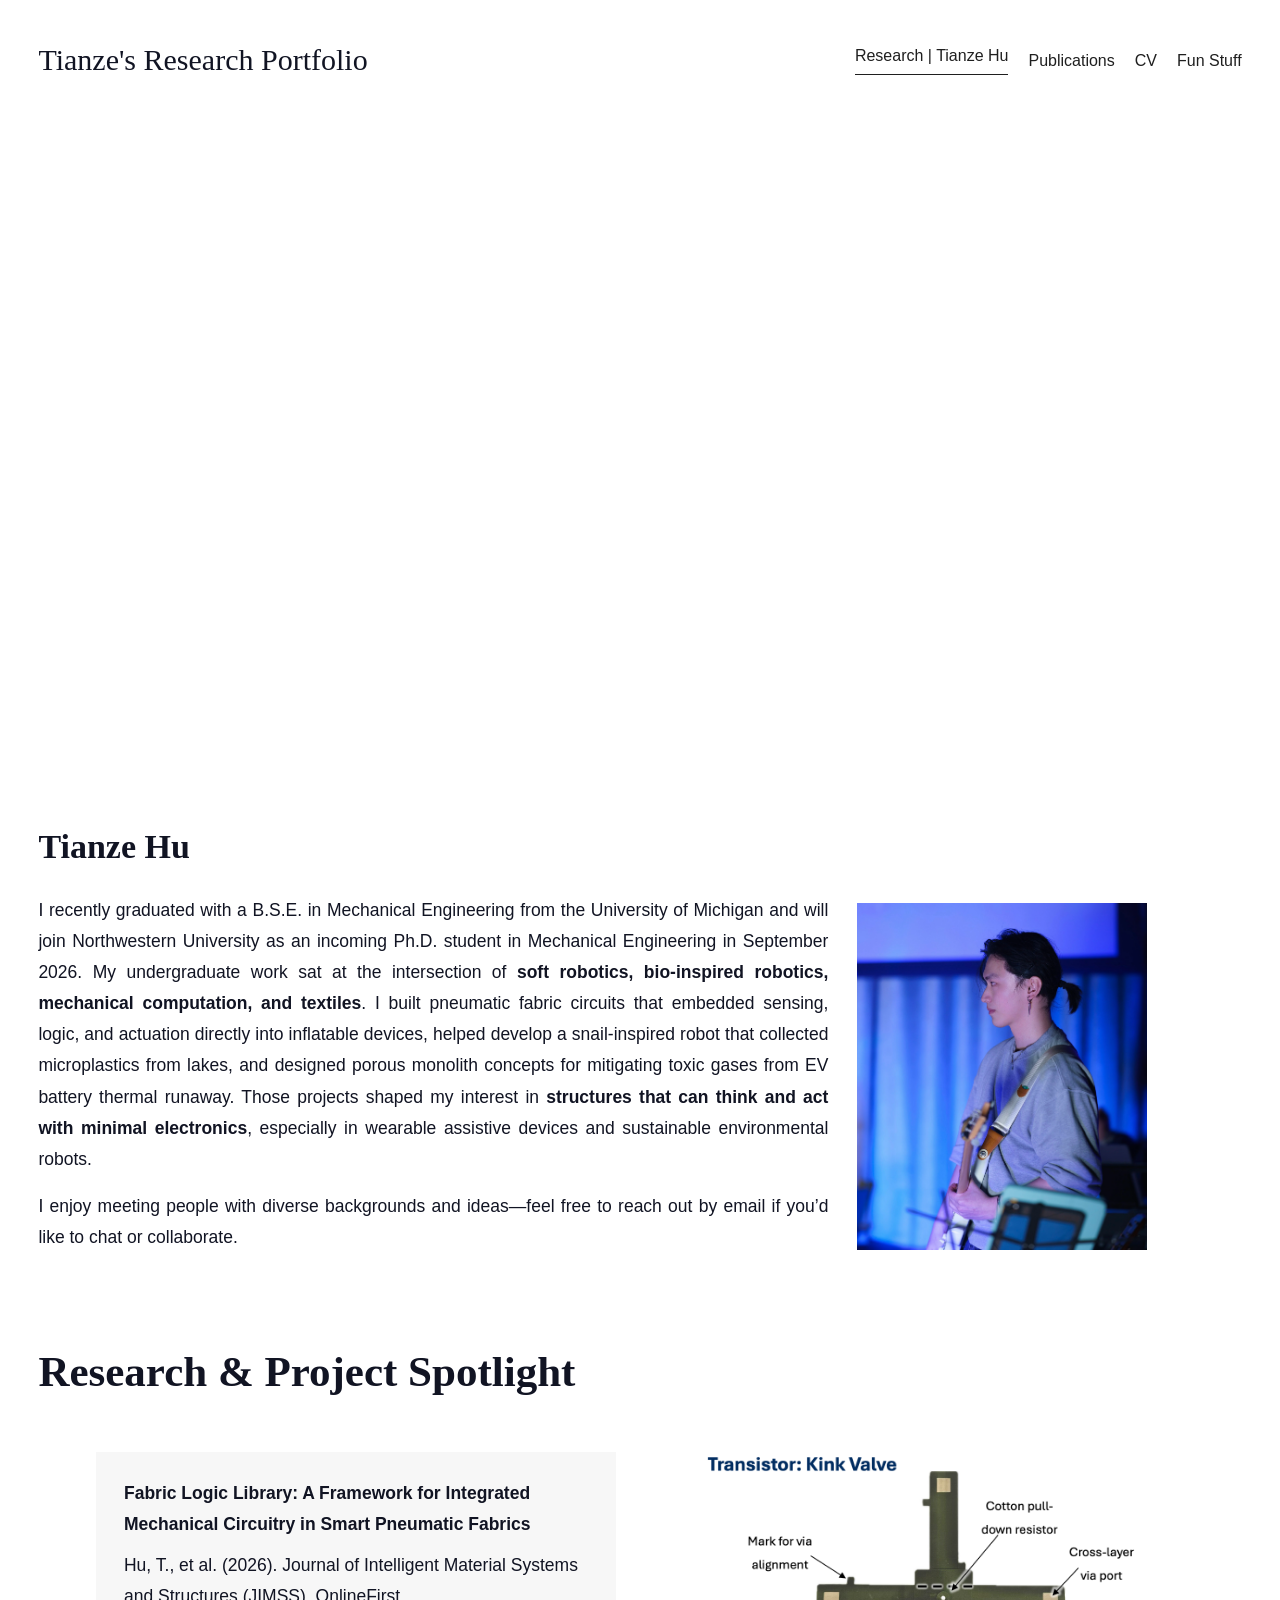
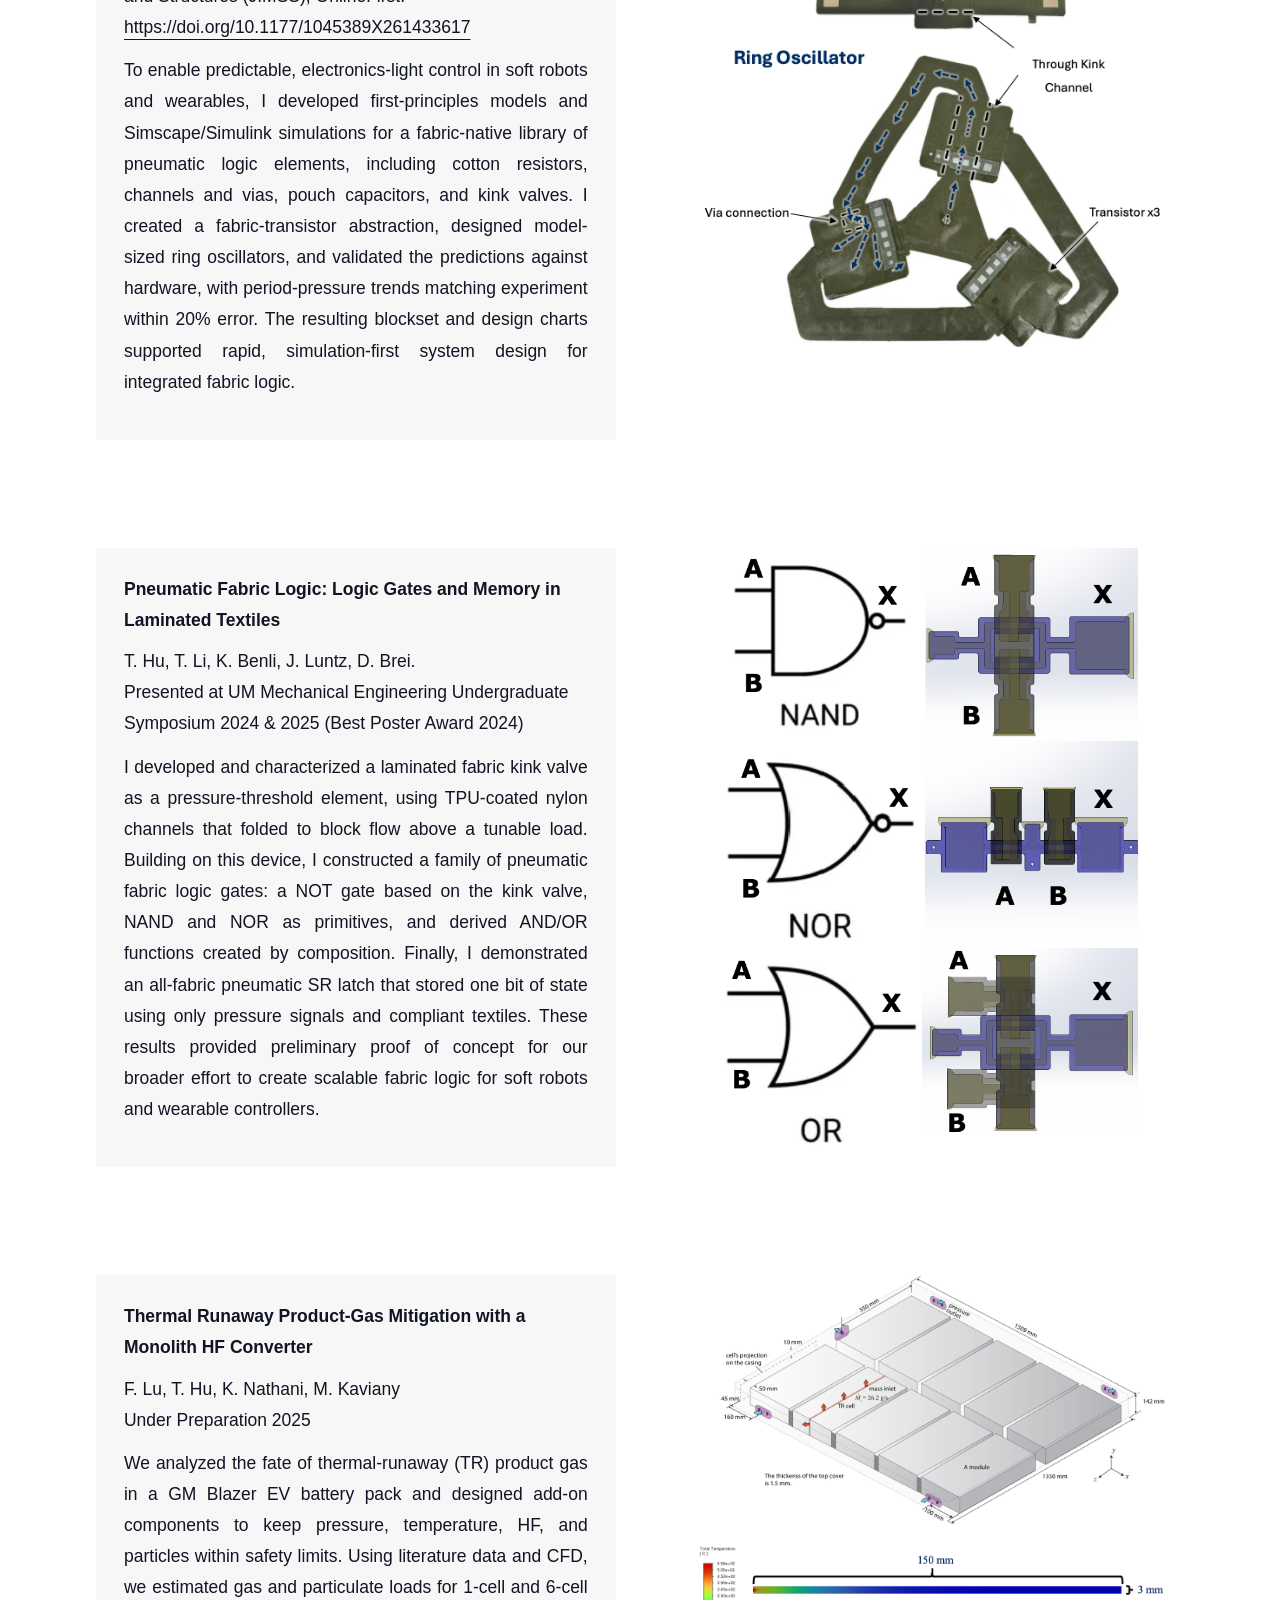
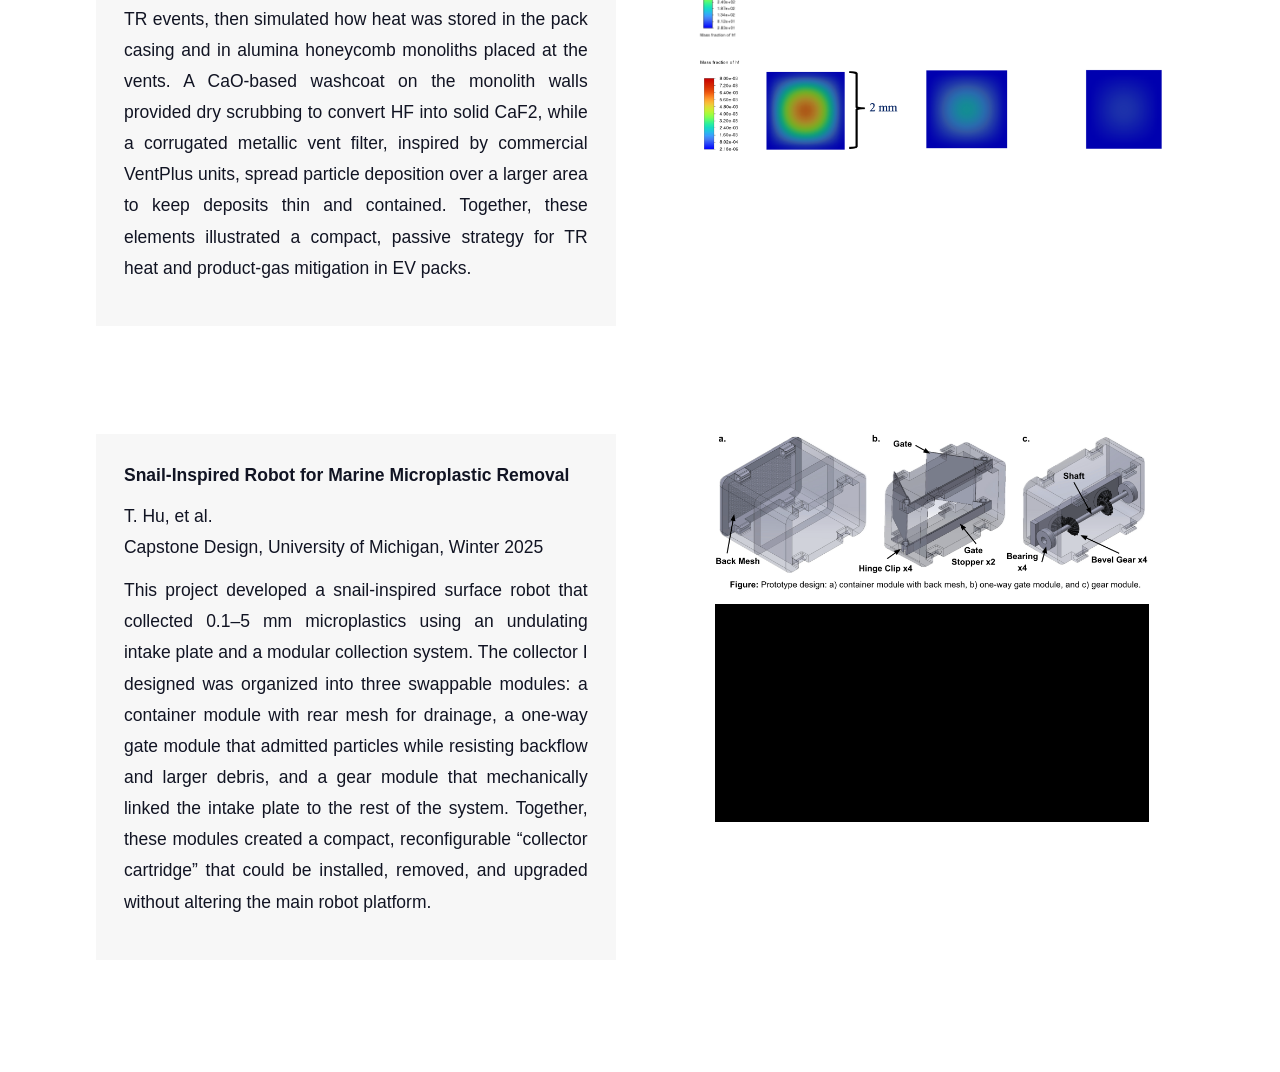
==== index.html @ 75645f68 "Apply screenshot spacing refinements" ====
<!doctype html>
<html lang="en">
  <head>
    <meta charset="utf-8">
    <meta name="viewport" content="width=device-width, initial-scale=1">
    <title>Tianze's Research Portfolio</title>
    <meta name="description" content="Research portfolio for Tianze Hu, focused on soft robotics, bio-inspired robotics, mechanical computation, and textiles.">
    <link rel="stylesheet" href="styles.css?v=17">
  </head>
  <body>
    <header class="site-header">
      <nav class="nav" aria-label="Main navigation">
        <a class="brand" href="/">Tianze's Research Portfolio</a>
        <div class="nav-links">
          <a href="/" aria-current="page">Research | Tianze Hu</a>
          <a href="/publications/">Publications</a>
          <a href="/curriculum-vitae/">CV</a>
          <a href="/fun-stuff/">Fun Stuff</a>
        </div>
      </nav>
    </header>

    <main class="main">
      <section class="hero-video" aria-label="Research portfolio video">
        <video autoplay muted loop playsinline preload="metadata">
          <source src="assets/video/research-demo.m4v" type="video/mp4">
        </video>
      </section>

      <section class="sqs-section">
        <div class="content-grid">
          <div class="copy">
            <h3>Tianze Hu</h3>
            <p>I recently graduated with a B.S.E. in Mechanical Engineering from the University of Michigan and will join Northwestern University as an incoming Ph.D. student in Mechanical Engineering in September 2026. My undergraduate work sat at the intersection of <strong>soft robotics, bio-inspired robotics, mechanical computation, and textiles</strong>. I built pneumatic fabric circuits that embedded sensing, logic, and actuation directly into inflatable devices, helped develop a snail-inspired robot that collected microplastics from lakes, and designed porous monolith concepts for mitigating toxic gases from EV battery thermal runaway. Those projects shaped my interest in <strong>structures that can think and act with minimal electronics</strong>, especially in wearable assistive devices and sustainable environmental robots.</p>
            <p>I enjoy meeting people with diverse backgrounds and ideas—feel free to reach out by email if you’d like to chat or collaborate.</p>
          </div>
          <img class="portrait" src="assets/images/image-01.webp" alt="Tianze Hu">
        </div>
      </section>

      <section class="sqs-section research-section">
        <h3 class="section-title">Research &amp; Project Spotlight</h3>

        <div class="project-list">
          <article class="project">
            <div class="project-text">
              <p class="project-title"><strong>Fabric Logic Library: A Framework for Integrated Mechanical Circuitry in Smart Pneumatic Fabrics</strong></p>
              <p class="project-meta">Hu, T., et al. (2026). Journal of Intelligent Material Systems and Structures (JIMSS), OnlineFirst.<br><a href="https://doi.org/10.1177/1045389X261433617">https://doi.org/10.1177/1045389X261433617</a></p>
              <p>To enable predictable, electronics-light control in soft robots and wearables, I developed first-principles models and Simscape/Simulink simulations for a fabric-native library of pneumatic logic elements, including cotton resistors, channels and vias, pouch capacitors, and kink valves. I created a fabric-transistor abstraction, designed model-sized ring oscillators, and validated the predictions against hardware, with period-pressure trends matching experiment within 20% error. The resulting blockset and design charts supported rapid, simulation-first system design for integrated fabric logic.</p>
            </div>
            <div class="project-media">
              <img src="assets/images/image-02.png" alt="Fabric logic library research figure">
            </div>
          </article>

          <article class="project">
            <div class="project-text">
              <p class="project-title"><strong>Pneumatic Fabric Logic: Logic Gates and Memory in Laminated Textiles</strong></p>
              <p class="project-meta">T. Hu, T. Li, K. Benli, J. Luntz, D. Brei.<br>Presented at UM Mechanical Engineering Undergraduate Symposium 2024 &amp; 2025 (Best Poster Award 2024)</p>
              <p>I developed and characterized a laminated fabric kink valve as a pressure-threshold element, using TPU-coated nylon channels that folded to block flow above a tunable load. Building on this device, I constructed a family of pneumatic fabric logic gates: a NOT gate based on the kink valve, NAND and NOR as primitives, and derived AND/OR functions created by composition. Finally, I demonstrated an all-fabric pneumatic SR latch that stored one bit of state using only pressure signals and compliant textiles. These results provided preliminary proof of concept for our broader effort to create scalable fabric logic for soft robots and wearable controllers.</p>
            </div>
            <div class="project-media">
              <img src="assets/images/image-03.png" alt="Pneumatic fabric logic gate figure">
            </div>
          </article>

          <article class="project">
            <div class="project-text">
              <p class="project-title"><strong>Thermal Runaway Product-Gas Mitigation with a Monolith HF Converter</strong></p>
              <p class="project-meta">F. Lu, T. Hu, K. Nathani, M. Kaviany<br>Under Preparation 2025</p>
              <p>We analyzed the fate of thermal-runaway (TR) product gas in a GM Blazer EV battery pack and designed add-on components to keep pressure, temperature, HF, and particles within safety limits. Using literature data and CFD, we estimated gas and particulate loads for 1-cell and 6-cell TR events, then simulated how heat was stored in the pack casing and in alumina honeycomb monoliths placed at the vents. A CaO-based washcoat on the monolith walls provided dry scrubbing to convert HF into solid CaF2, while a corrugated metallic vent filter, inspired by commercial VentPlus units, spread particle deposition over a larger area to keep deposits thin and contained. Together, these elements illustrated a compact, passive strategy for TR heat and product-gas mitigation in EV packs.</p>
            </div>
            <div class="project-media">
              <img src="assets/images/image-04.png" alt="Thermal runaway system figure">
              <img src="assets/images/image-05.png" alt="Thermal runaway simulation figure">
              <img src="assets/images/image-06.png" alt="Thermal runaway mitigation result figure">
            </div>
          </article>

          <article class="project">
            <div class="project-text">
              <p class="project-title"><strong>Snail-Inspired Robot for Marine Microplastic Removal</strong></p>
              <p class="project-meta">T. Hu, et al.<br>Capstone Design, University of Michigan, Winter 2025</p>
              <p>This project developed a snail-inspired surface robot that collected 0.1–5 mm microplastics using an undulating intake plate and a modular collection system. The collector I designed was organized into three swappable modules: a container module with rear mesh for drainage, a one-way gate module that admitted particles while resisting backflow and larger debris, and a gear module that mechanically linked the intake plate to the rest of the system. Together, these modules created a compact, reconfigurable “collector cartridge” that could be installed, removed, and upgraded without altering the main robot platform.</p>
            </div>
            <div class="project-media">
              <img src="assets/images/image-07.png" alt="Snail-inspired robot collector design figure">
              <video autoplay muted loop playsinline preload="metadata">
                <source src="assets/video/home-background.m4v" type="video/mp4">
              </video>
            </div>
          </article>
        </div>
      </section>
    </main>

    <footer class="site-footer"></footer>
  </body>
</html>
---- styles.css ----
:root {
  --ink: #111423;
  --muted: #333333;
  --paper: #ffffff;
  --hairline: #eeeeee;
  --header-height: 121px;
}

* {
  box-sizing: border-box;
}

html {
  scroll-behavior: smooth;
}

body {
  margin: 0;
  background: var(--paper);
  color: var(--ink);
  font-family: "Proxima Nova", "Helvetica Neue", Arial, sans-serif;
  font-size: 17.5px;
  line-height: 1.78;
}

a {
  color: inherit;
  text-decoration-thickness: 1px;
  text-underline-offset: 0.35em;
}

img,
video {
  display: block;
  max-width: 100%;
}

.site-header {
  position: sticky;
  top: 0;
  z-index: 40;
  background: rgba(255, 255, 255, 0.96);
}

.nav {
  display: flex;
  align-items: center;
  justify-content: space-between;
  min-height: var(--header-height);
  padding: 30px 3vw;
}

.brand {
  color: var(--ink);
  font-family: Georgia, "Times New Roman", serif;
  font-size: 30px;
  line-height: 1.15;
  text-decoration: none;
}

.nav-links {
  display: flex;
  align-items: center;
  justify-content: flex-end;
  gap: 20px;
  color: #1f1f1f;
  font-size: 16px;
  line-height: 1.2;
}

.nav-links a {
  text-decoration: none;
}

.nav-links a[aria-current="page"] {
  border-bottom: 1px solid currentColor;
  padding-bottom: 8px;
}

.main {
  overflow: hidden;
}

.sqs-section {
  padding: 42px 3vw;
}

.hero-video {
  position: relative;
  aspect-ratio: 1280 / 556;
  height: auto;
  max-height: calc(100vh - var(--header-height));
  padding: 0;
  overflow: hidden;
  background: #fff;
}

.hero-video video {
  width: 100%;
  height: 100%;
  object-fit: contain;
}

.content-grid {
  display: grid;
  grid-template-columns: minmax(0, 2.05fr) minmax(240px, 0.8fr);
  gap: 5vw;
  align-items: center;
  min-height: 538px;
}

.hero-video + .sqs-section {
  padding-top: 150px;
}

.hero-video + .sqs-section .content-grid {
  align-items: center;
  min-height: auto;
}

.content-grid .copy {
  max-width: 790px;
}

.portrait {
  justify-self: center;
  width: min(290px, 100%);
  transform: translate(0, 28px);
}

h1,
h2,
h3,
.section-title {
  margin: 0;
  color: var(--ink);
  font-family: Georgia, "Times New Roman", serif;
  font-weight: 700;
  letter-spacing: 0;
  line-height: 1.17;
}

h1 {
  font-size: 48px;
}

h2,
.section-title {
  font-size: 43px;
}

h3 {
  margin-bottom: 28px;
  font-size: 34px;
}

p {
  margin: 0 0 1rem;
}

.content-grid .copy p,
.project-text p:not(.project-title):not(.project-meta) {
  text-align: justify;
  text-align-last: left;
  text-justify: inter-word;
}

strong {
  font-weight: 700;
}

.research-section {
  padding-top: 36px;
}

.research-section .section-title {
  margin-bottom: 54px;
}

.project-list {
  display: grid;
  gap: 108px;
}

.project {
  display: grid;
  grid-template-columns: minmax(0, 0.9fr) minmax(320px, 0.94fr);
  gap: 3.5vw;
  align-items: start;
  padding: 0 3vw 0 4.5vw;
}

.project-text {
  max-width: 560px;
  background: #f7f7f7;
  padding: 26px 28px;
}

.project-title {
  margin-bottom: 10px;
  font-weight: 700;
}

.project-meta {
  margin-bottom: 12px;
}

.project-media {
  display: grid;
  gap: 12px;
  width: 88%;
  justify-self: center;
}

.project:nth-child(n+2) .project-media {
  width: 76%;
  justify-self: center;
}

.project:nth-child(3) .project-media {
  width: 86%;
  gap: 20px;
}

.project:nth-child(4) .project-media {
  width: 80%;
}

.project-media img,
.project-media video {
  width: 100%;
  object-fit: contain;
}

.project-media video {
  background: #000;
}

.page-title {
  padding: 80px 3vw 36px;
  text-align: center;
}

.simple-page {
  width: min(1080px, calc(100% - 6vw));
  margin: 0 auto;
  padding: 48px 0 100px;
}

.publication-list {
  display: grid;
  gap: 38px;
}

.simple-page h3:not(:first-child) {
  margin-top: 58px;
}

.publication h2 {
  margin-bottom: 12px;
  font-family: "Proxima Nova", "Helvetica Neue", Arial, sans-serif;
  font-size: 21px;
  line-height: 1.45;
}

.pub-meta {
  margin-bottom: 0;
}

.actions {
  display: flex;
  flex-wrap: wrap;
  justify-content: center;
  gap: 14px;
  margin-bottom: 30px;
}

.button {
  display: inline-flex;
  align-items: center;
  min-height: 44px;
  border: 1px solid var(--ink);
  padding: 0 20px;
  text-decoration: none;
}

.pdf-frame {
  width: 100%;
  height: min(78vh, 860px);
  border: 1px solid var(--hairline);
  background: #fff;
}

.fun-section {
  padding: 56px 0 42px;
}

.fun-title {
  margin: 0 0 64px;
  padding: 0 3vw;
  text-align: center;
}

.carousel-wrap {
  position: relative;
}

.carousel {
  display: flex;
  gap: 24px;
  overflow-x: auto;
  overscroll-behavior-x: contain;
  scroll-snap-type: x proximity;
  scrollbar-width: none;
  padding: 10px 3vw 34px;
}

.carousel.is-looping {
  scroll-snap-type: none;
}

.carousel::-webkit-scrollbar {
  display: none;
}

.carousel-card {
  flex: 0 0 369px;
  margin: 0;
  scroll-snap-align: start;
  transition: transform 180ms ease, filter 180ms ease;
}

.carousel.is-looping .carousel-card {
  scroll-snap-align: none;
}

.carousel-card img {
  width: 369px;
  height: 370px;
  object-fit: cover;
  transition: box-shadow 180ms ease;
}

.carousel-card a {
  display: block;
  text-decoration: none;
}

.carousel-card:hover,
.carousel-card:focus-within {
  position: relative;
  z-index: 3;
  transform: scale(1.045);
  filter: saturate(1.04);
}

.carousel-card:hover img,
.carousel-card:focus-within img {
  box-shadow: 0 18px 34px rgba(17, 20, 35, 0.22);
}

.carousel-card figcaption {
  margin-top: 20px;
  color: #111;
  font-family: Georgia, "Times New Roman", serif;
  font-size: 19px;
  line-height: 1.32;
}

.carousel-arrow {
  position: absolute;
  top: 164px;
  z-index: 2;
  display: flex;
  align-items: center;
  justify-content: center;
  width: 60px;
  height: 60px;
  border: 0;
  border-radius: 999px;
  background: rgba(23, 28, 51, 0.72);
  color: #fff;
  font-family: Arial, "Helvetica Neue", sans-serif;
  font-size: 34px;
  font-weight: 400;
  line-height: 1;
  padding: 0 0 3px;
  cursor: pointer;
}

.carousel-arrow.prev {
  left: 5vw;
}

.carousel-arrow.next {
  right: 5vw;
}

.photos-heading {
  min-height: 217px;
  padding: 68px 3vw 24px;
  text-align: center;
}

.photos-heading h1 {
  white-space: nowrap;
}

.photo-grid-section {
  padding: 0 0 32px;
}

.photo-grid {
  display: grid;
  grid-template-columns: repeat(4, minmax(0, 225px));
  justify-content: space-between;
  gap: 95px clamp(32px, 7.5vw, 96px);
  padding: 39px 3vw 42px;
}

.photo-grid a {
  position: relative;
  display: block;
  width: 225px;
  height: 169px;
  overflow: hidden;
  background: #f3f3f3;
  text-decoration: none;
  transition: transform 180ms ease, box-shadow 180ms ease, filter 180ms ease;
}

.photo-grid img {
  width: 100%;
  height: 100%;
  object-fit: cover;
  transition: opacity 0.25s ease, transform 180ms ease;
}

.photo-grid a:hover,
.photo-grid a:focus-visible {
  z-index: 2;
  transform: scale(1.045);
  box-shadow: 0 16px 30px rgba(17, 20, 35, 0.18);
  filter: saturate(1.04);
}

.photo-grid a:hover img,
.photo-grid a:focus-visible img {
  opacity: 0.72;
  transform: scale(1.03);
}

.travel-status {
  min-height: 446px;
  padding: 72px 3vw 80px;
  text-align: center;
}

.lightbox {
  position: fixed;
  inset: 0;
  z-index: 80;
  display: flex;
  align-items: center;
  justify-content: center;
  padding: 32px;
  background: rgba(8, 10, 18, 0.86);
}

.lightbox[hidden] {
  display: none;
}

.lightbox img {
  max-width: min(100%, 1180px);
  max-height: 88vh;
  object-fit: contain;
  box-shadow: 0 24px 70px rgba(0, 0, 0, 0.36);
}

.lightbox-close {
  position: absolute;
  top: 22px;
  right: 24px;
  display: flex;
  align-items: center;
  justify-content: center;
  width: 46px;
  height: 46px;
  border: 0;
  border-radius: 999px;
  background: rgba(255, 255, 255, 0.92);
  color: #111423;
  font-size: 28px;
  line-height: 1;
  cursor: pointer;
}

.travel-status h2 {
  width: min(792px, 100%);
  margin: 0 auto 24px;
}

.travel-status .flags {
  font-family: Georgia, "Times New Roman", serif;
  font-size: 43px;
  font-weight: 700;
  line-height: 1.32;
  text-align: center;
}

.site-footer {
  padding: 28px 3vw 42px;
  color: #555;
  font-size: 14px;
}

@media (min-width: 901px) {
  .portrait {
    transform: translate(-80px, 28px);
  }
}

@media (max-width: 900px) {
  :root {
    --header-height: auto;
  }

  body {
    font-size: 16px;
  }

  .nav {
    align-items: flex-start;
    flex-direction: column;
    gap: 18px;
    padding: 24px 6vw;
  }

  .nav-links {
    flex-wrap: wrap;
    justify-content: flex-start;
  }

  .hero-video {
    min-height: 0;
  }

  .sqs-section,
  .page-title,
  .project,
  .fun-title,
  .photos-heading,
  .travel-status,
  .site-footer {
    padding-left: 6vw;
    padding-right: 6vw;
  }

  .hero-video + .sqs-section {
    padding-top: 72px;
  }

  .content-grid,
  .project {
    grid-template-columns: 1fr;
  }

  .project {
    gap: 20px;
    padding-top: 0;
    padding-bottom: 0;
  }

  .project:nth-child(3) .project-media {
    gap: 18px;
  }

  .project-list {
    gap: 72px;
  }

  .carousel {
    padding-left: 6vw;
    padding-right: 6vw;
  }

  .carousel-card,
  .carousel-card img {
    width: min(72vw, 369px);
  }

  .carousel-card {
    flex-basis: min(72vw, 369px);
  }

  .photo-grid {
    grid-template-columns: repeat(2, minmax(0, 1fr));
    gap: 28px;
    padding: 30px 6vw;
  }

  .photo-grid a {
    width: 100%;
    height: auto;
    aspect-ratio: 4 / 3;
  }
}

@media (max-width: 560px) {
  .brand {
    font-size: 26px;
  }

  .nav-links {
    gap: 14px;
    font-size: 15px;
  }

  h1,
  h2,
  .section-title,
  .travel-status .flags {
    font-size: 35px;
  }

  h3 {
    font-size: 30px;
  }

  .hero-video {
    min-height: 330px;
  }

  .photo-grid {
    grid-template-columns: 1fr;
  }
}
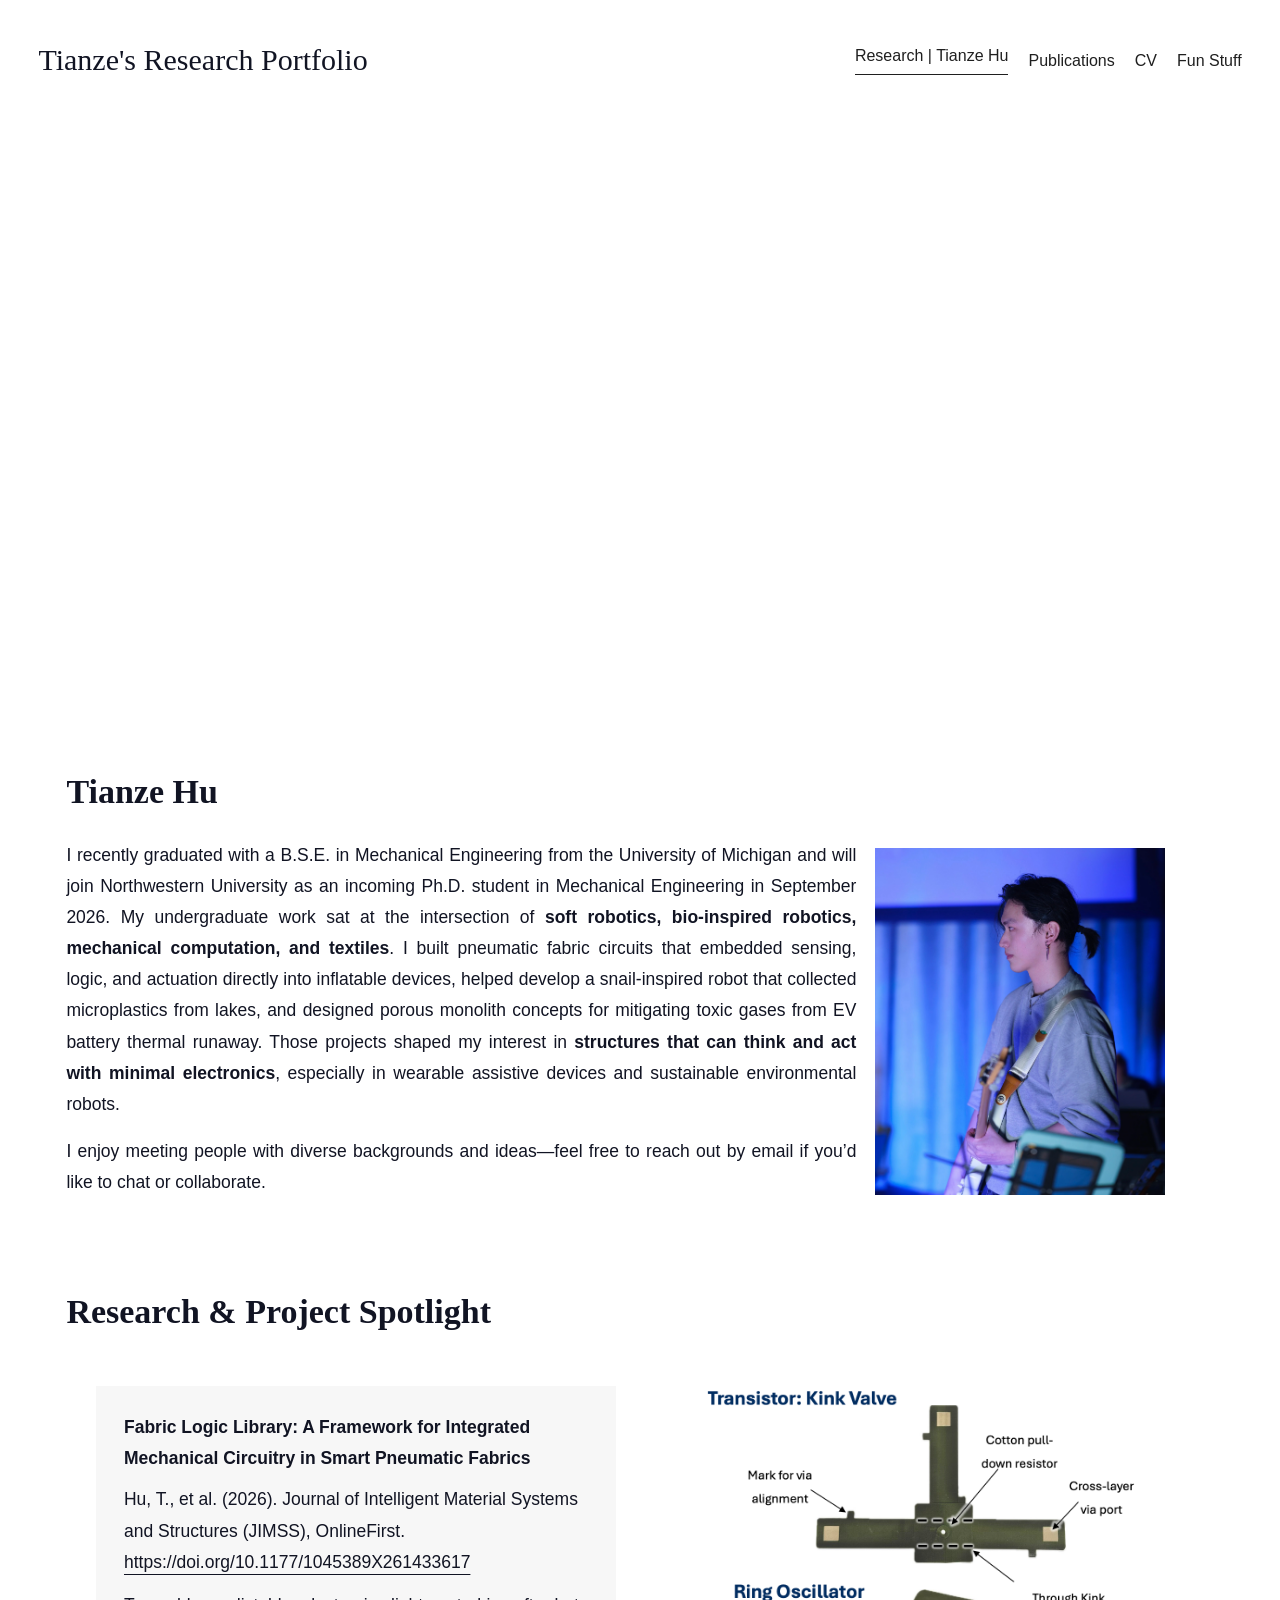
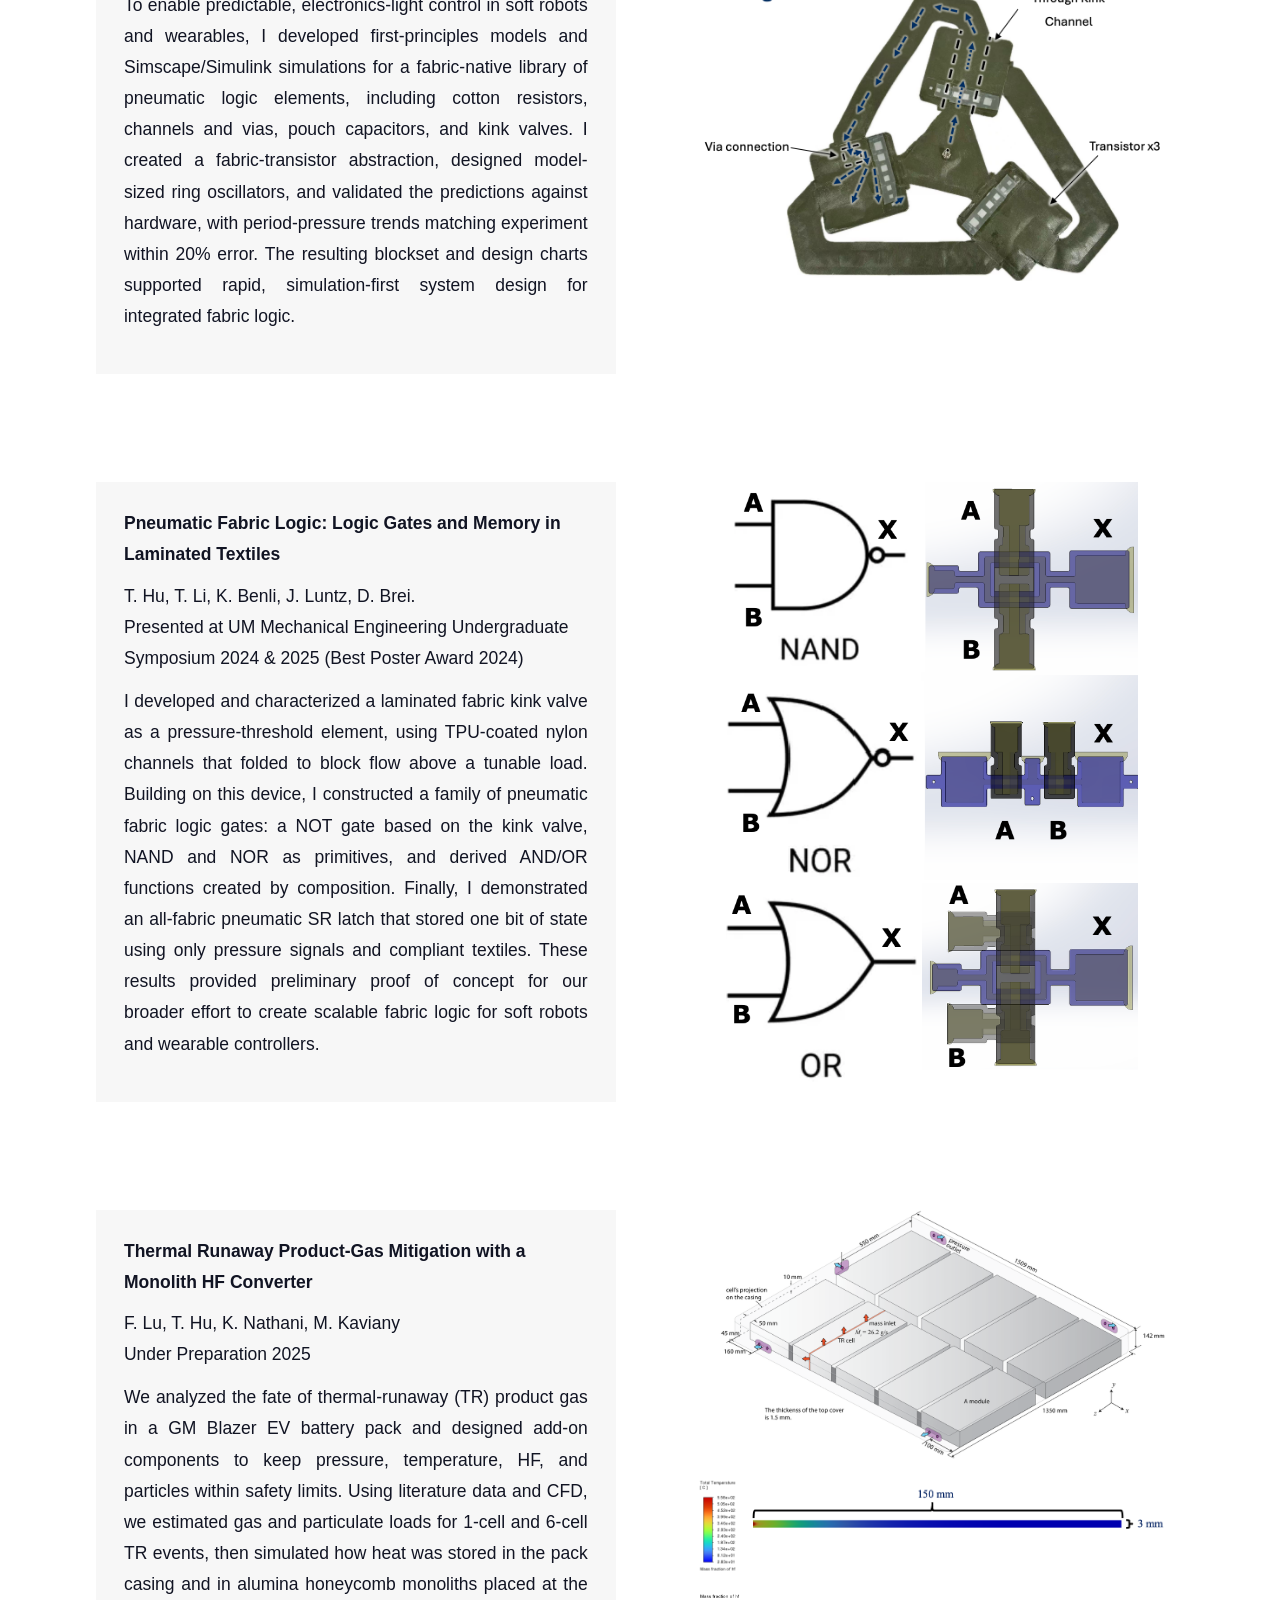
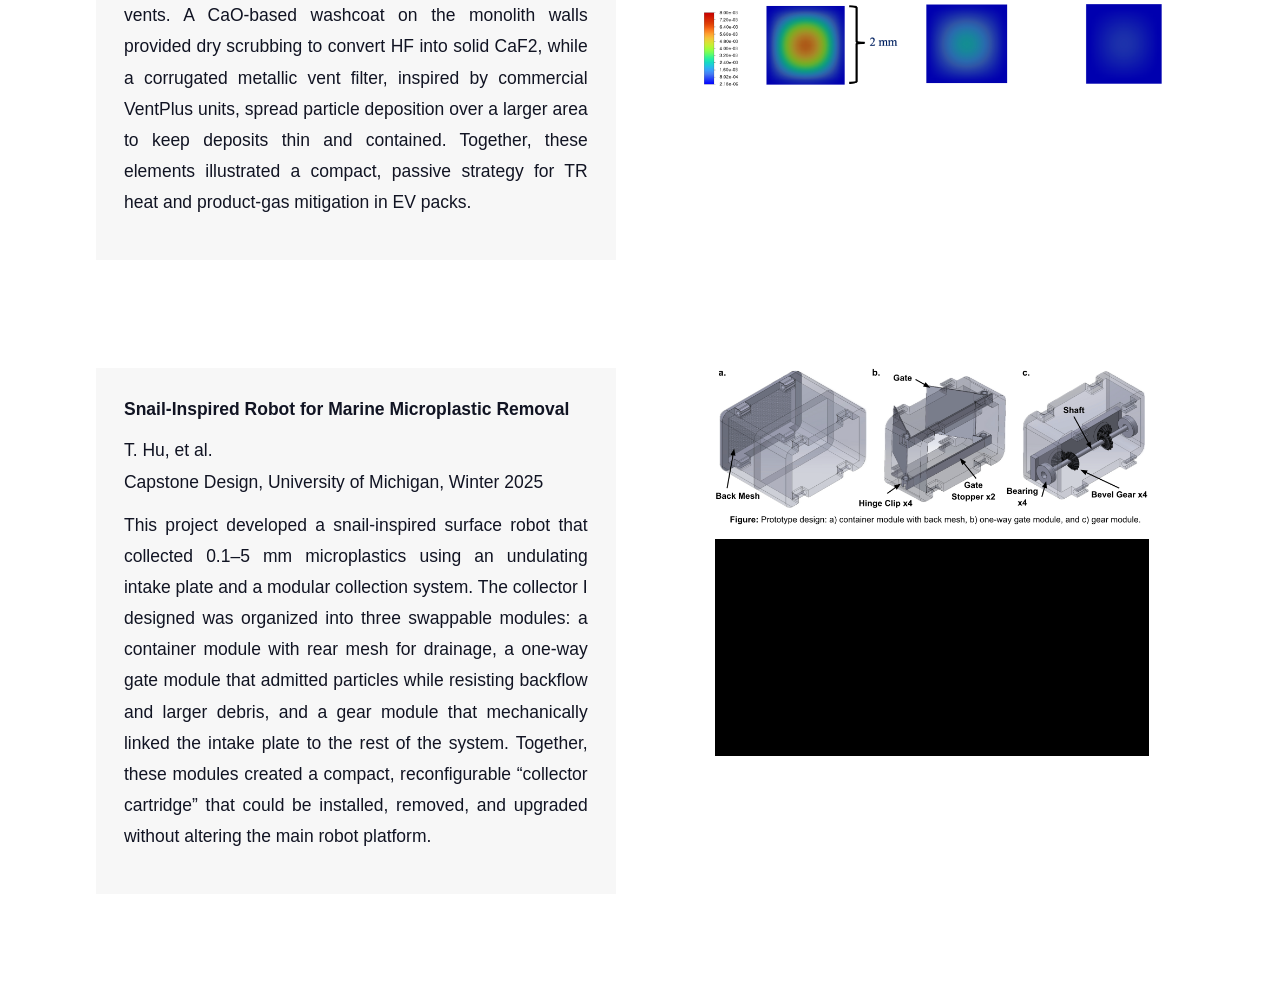
==== commit 0e7210e3: "Fine tune homepage section spacing" ====
--- a/index.html
+++ b/index.html
@@ -5,7 +5,7 @@
     <meta name="viewport" content="width=device-width, initial-scale=1">
     <title>Tianze's Research Portfolio</title>
     <meta name="description" content="Research portfolio for Tianze Hu, focused on soft robotics, bio-inspired robotics, mechanical computation, and textiles.">
-    <link rel="stylesheet" href="styles.css?v=17">
+    <link rel="stylesheet" href="styles.css?v=18">
   </head>
   <body>
     <header class="site-header">
--- a/styles.css
+++ b/styles.css
@@ -110,7 +110,7 @@
 }
 
 .hero-video + .sqs-section {
-  padding-top: 150px;
+  padding-top: 95px;
 }
 
 .hero-video + .sqs-section .content-grid {
@@ -144,9 +144,12 @@
   font-size: 48px;
 }
 
-h2,
+h2 {
+  font-size: 43px;
+}
+
 .section-title {
-  font-size: 43px;
+  font-size: 34px;
 }
 
 h3 {
@@ -174,6 +177,7 @@
 }
 
 .research-section .section-title {
+  margin-left: 28px;
   margin-bottom: 54px;
 }
 
@@ -516,8 +520,13 @@
 }
 
 @media (min-width: 901px) {
+  .hero-video + .sqs-section .content-grid {
+    width: calc(100% - 28px);
+    margin-left: 28px;
+  }
+
   .portrait {
-    transform: translate(-80px, 28px);
+    transform: translate(-66px, 28px);
   }
 }
 
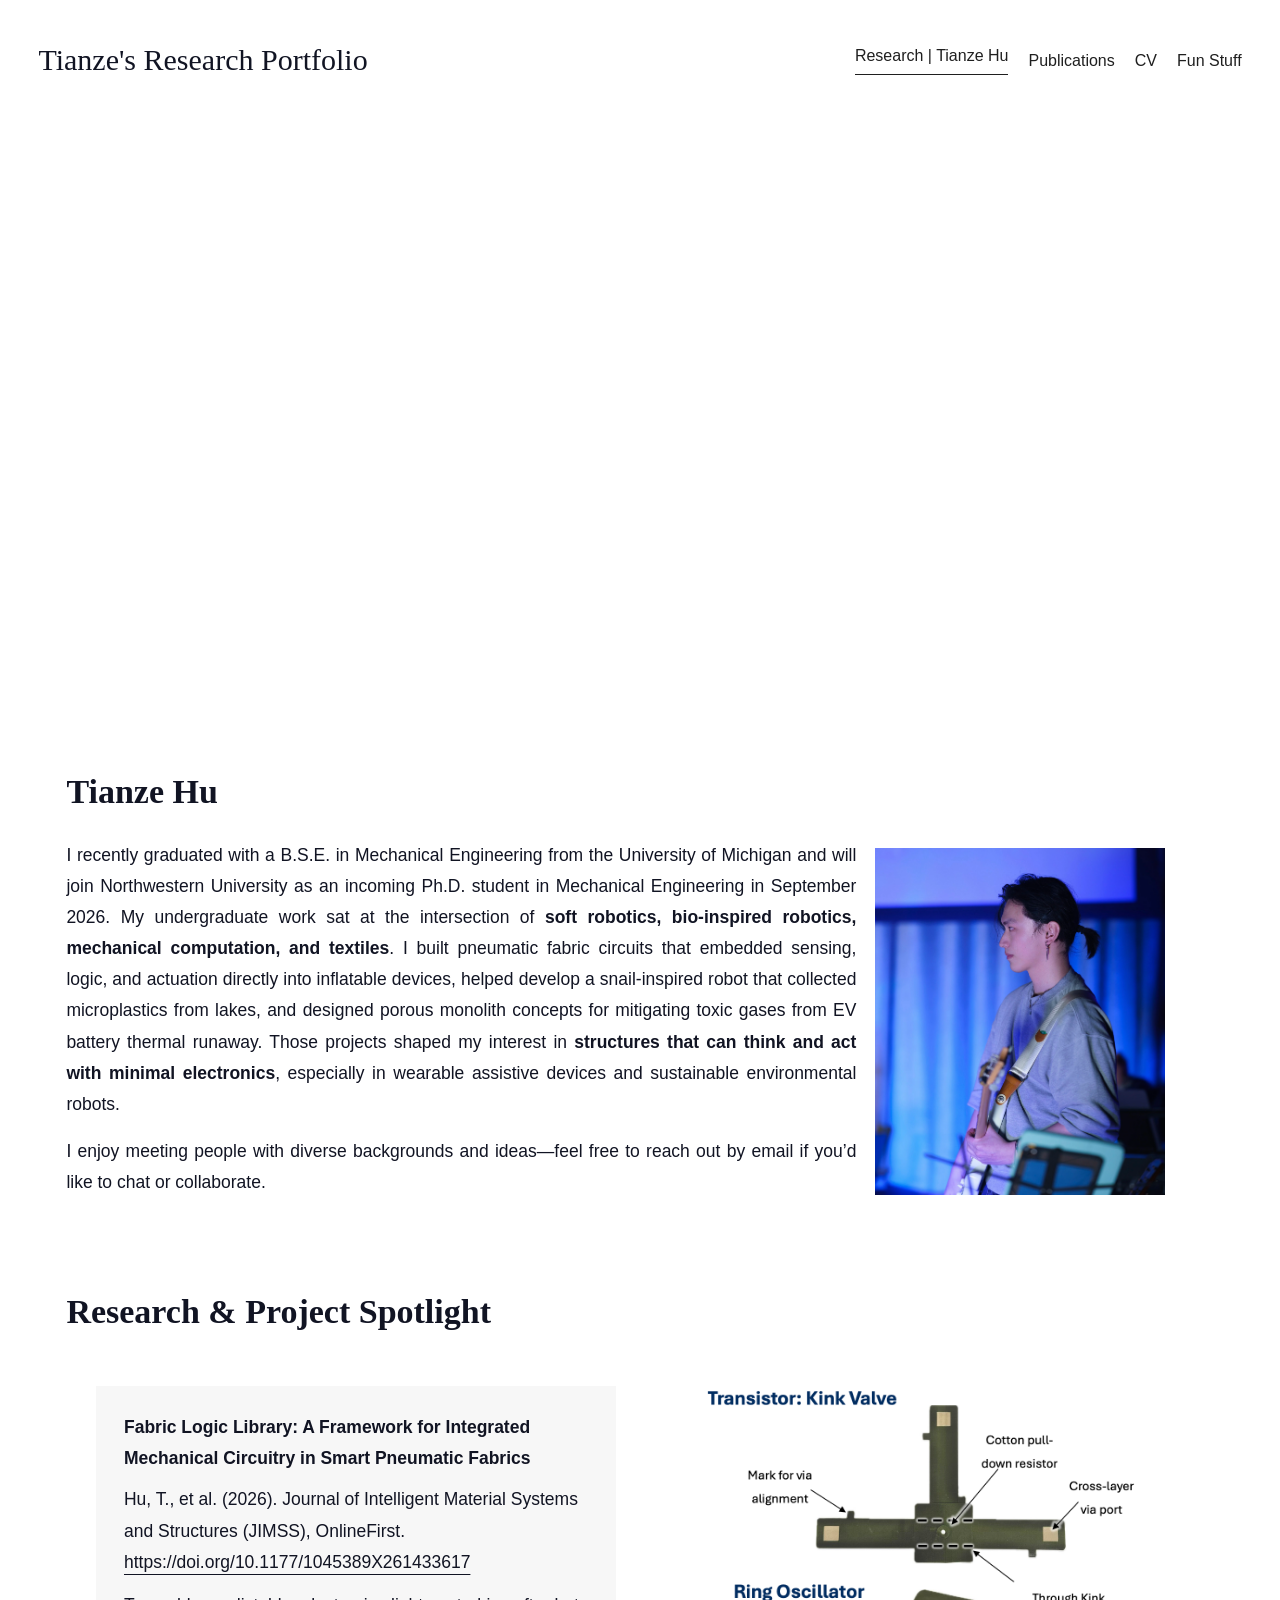
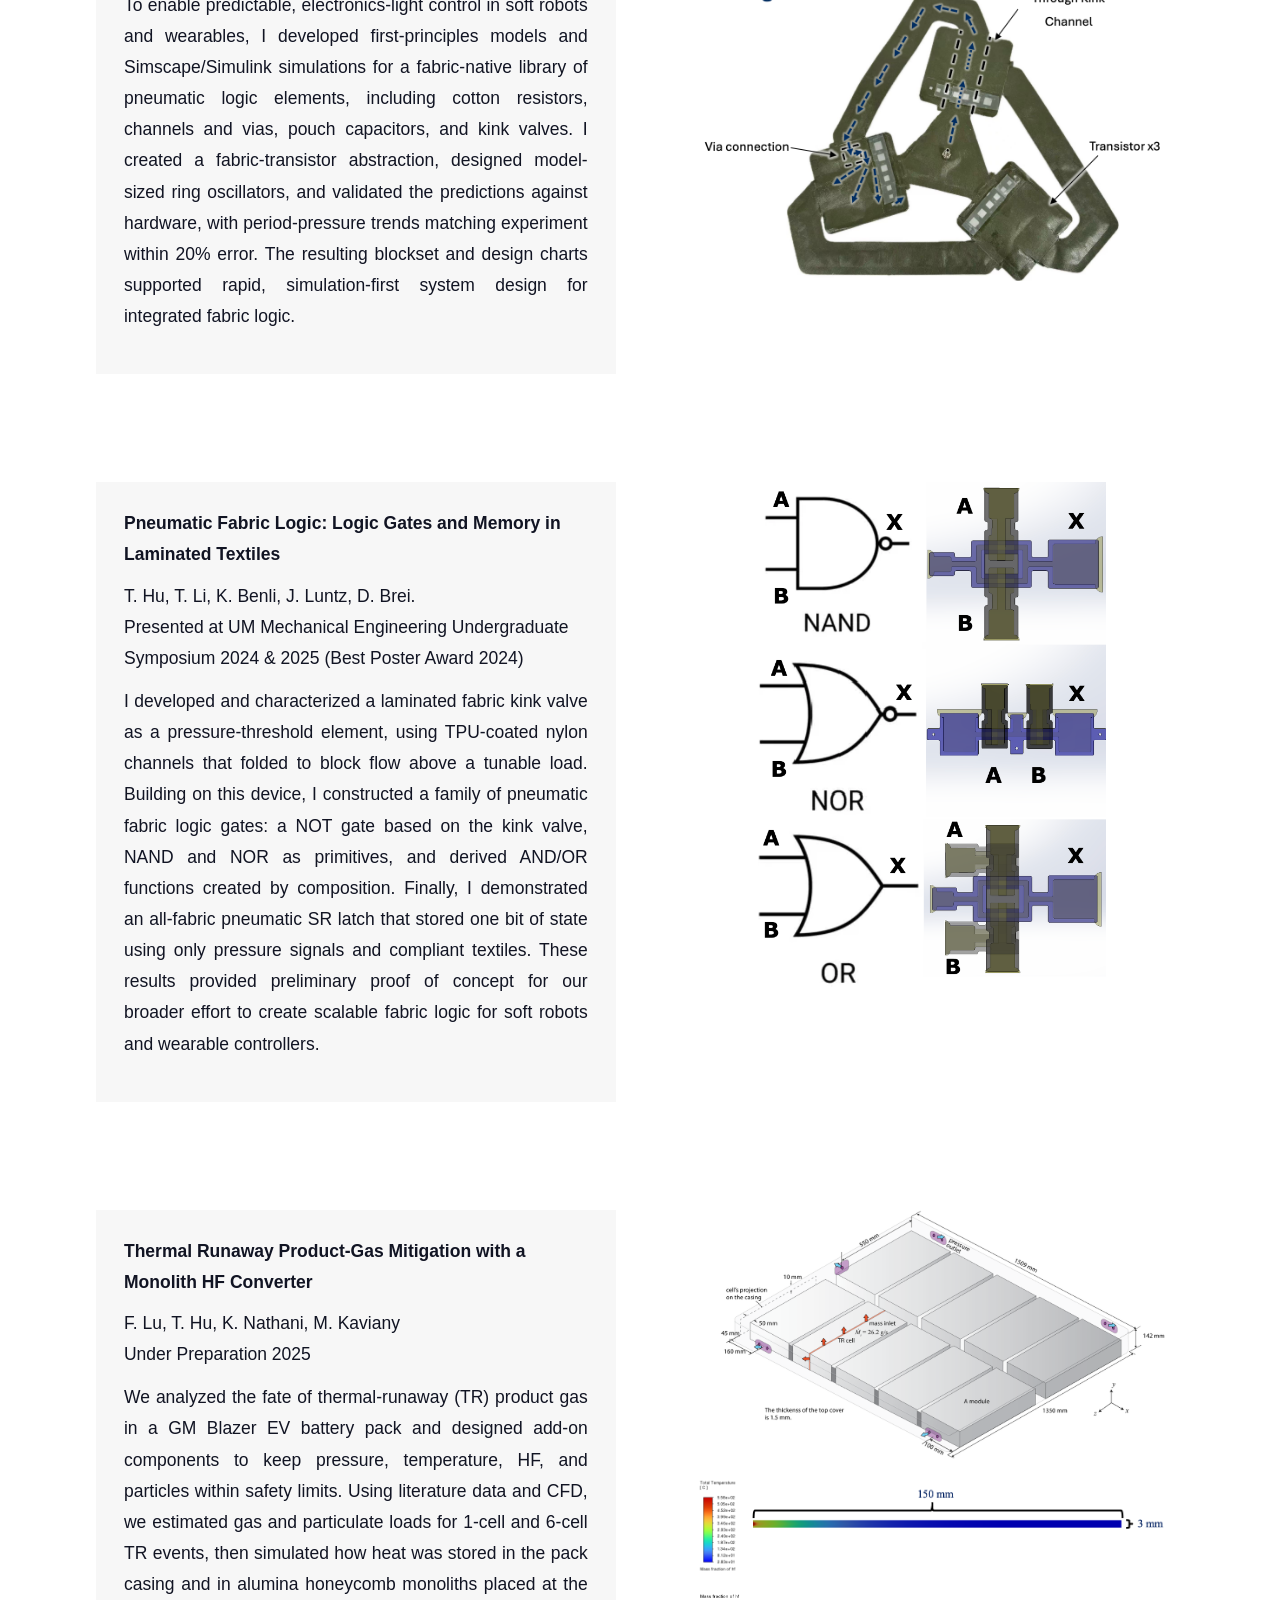
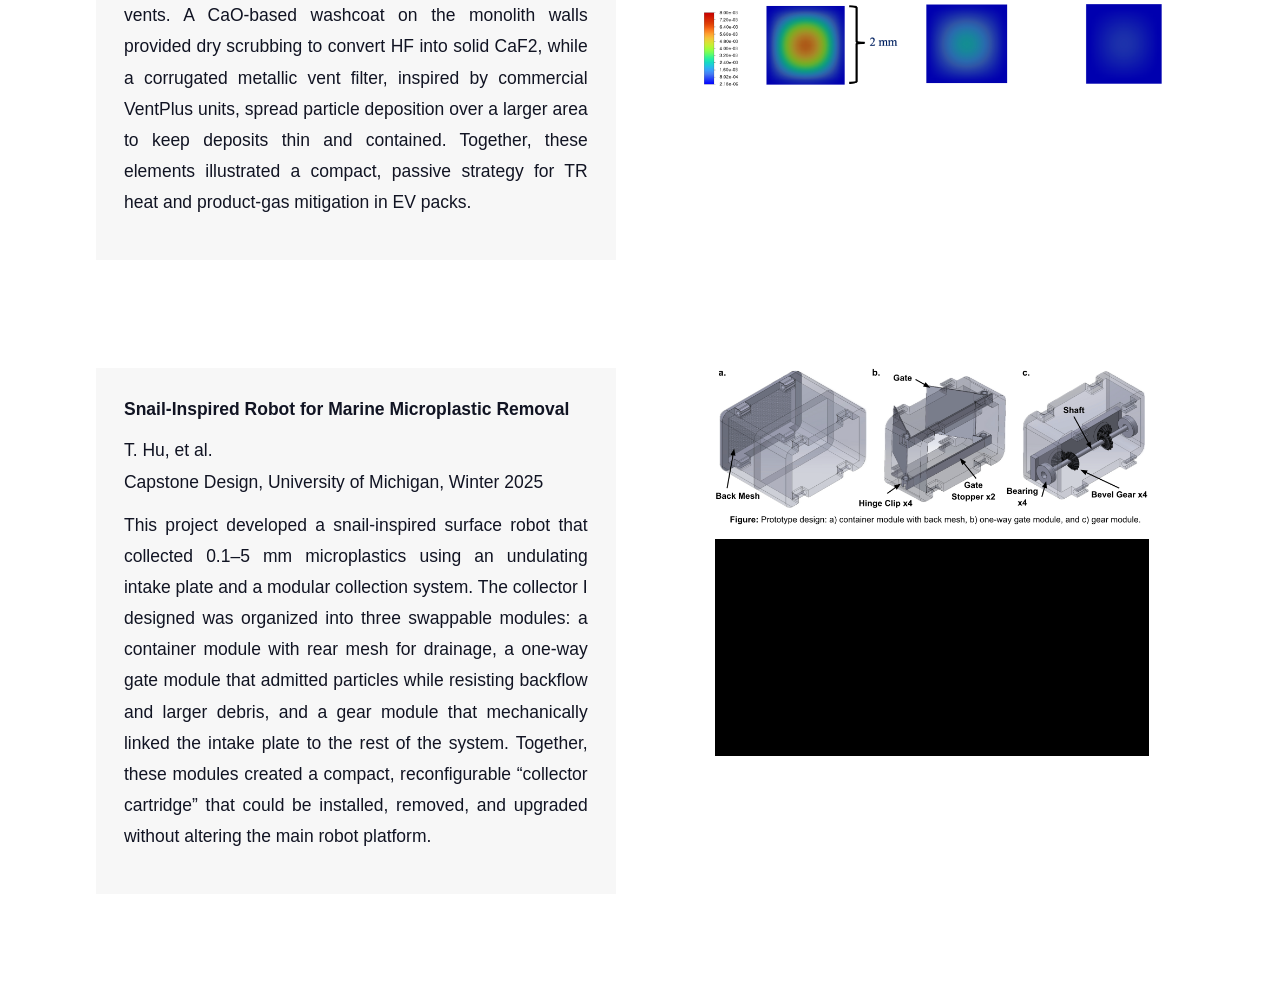
==== commit 4e65ddb2: "Adjust second project image and carousel hover" ====
--- a/index.html
+++ b/index.html
@@ -5,7 +5,8 @@
     <meta name="viewport" content="width=device-width, initial-scale=1">
     <title>Tianze's Research Portfolio</title>
     <meta name="description" content="Research portfolio for Tianze Hu, focused on soft robotics, bio-inspired robotics, mechanical computation, and textiles.">
-    <link rel="stylesheet" href="styles.css?v=18">
+    <link rel="icon" type="image/png" href="/assets/images/site-icon.png">
+    <link rel="stylesheet" href="styles.css?v=19">
   </head>
   <body>
     <header class="site-header">
--- a/styles.css
+++ b/styles.css
@@ -221,6 +221,10 @@
   justify-self: center;
 }
 
+.project:nth-child(2) .project-media {
+  width: 64%;
+}
+
 .project:nth-child(3) .project-media {
   width: 86%;
   gap: 20px;
@@ -307,6 +311,7 @@
 
 .carousel-wrap {
   position: relative;
+  z-index: 1;
 }
 
 .carousel {
@@ -331,7 +336,6 @@
   flex: 0 0 369px;
   margin: 0;
   scroll-snap-align: start;
-  transition: transform 180ms ease, filter 180ms ease;
 }
 
 .carousel.is-looping .carousel-card {
@@ -342,7 +346,7 @@
   width: 369px;
   height: 370px;
   object-fit: cover;
-  transition: box-shadow 180ms ease;
+  transition: transform 180ms ease, box-shadow 180ms ease, filter 180ms ease;
 }
 
 .carousel-card a {
@@ -350,16 +354,12 @@
   text-decoration: none;
 }
 
-.carousel-card:hover,
-.carousel-card:focus-within {
+.carousel-card:hover img,
+.carousel-card:focus-within img {
   position: relative;
   z-index: 3;
   transform: scale(1.045);
   filter: saturate(1.04);
-}
-
-.carousel-card:hover img,
-.carousel-card:focus-within img {
   box-shadow: 0 18px 34px rgba(17, 20, 35, 0.22);
 }
 
@@ -374,7 +374,7 @@
 .carousel-arrow {
   position: absolute;
   top: 164px;
-  z-index: 2;
+  z-index: 10;
   display: flex;
   align-items: center;
   justify-content: center;
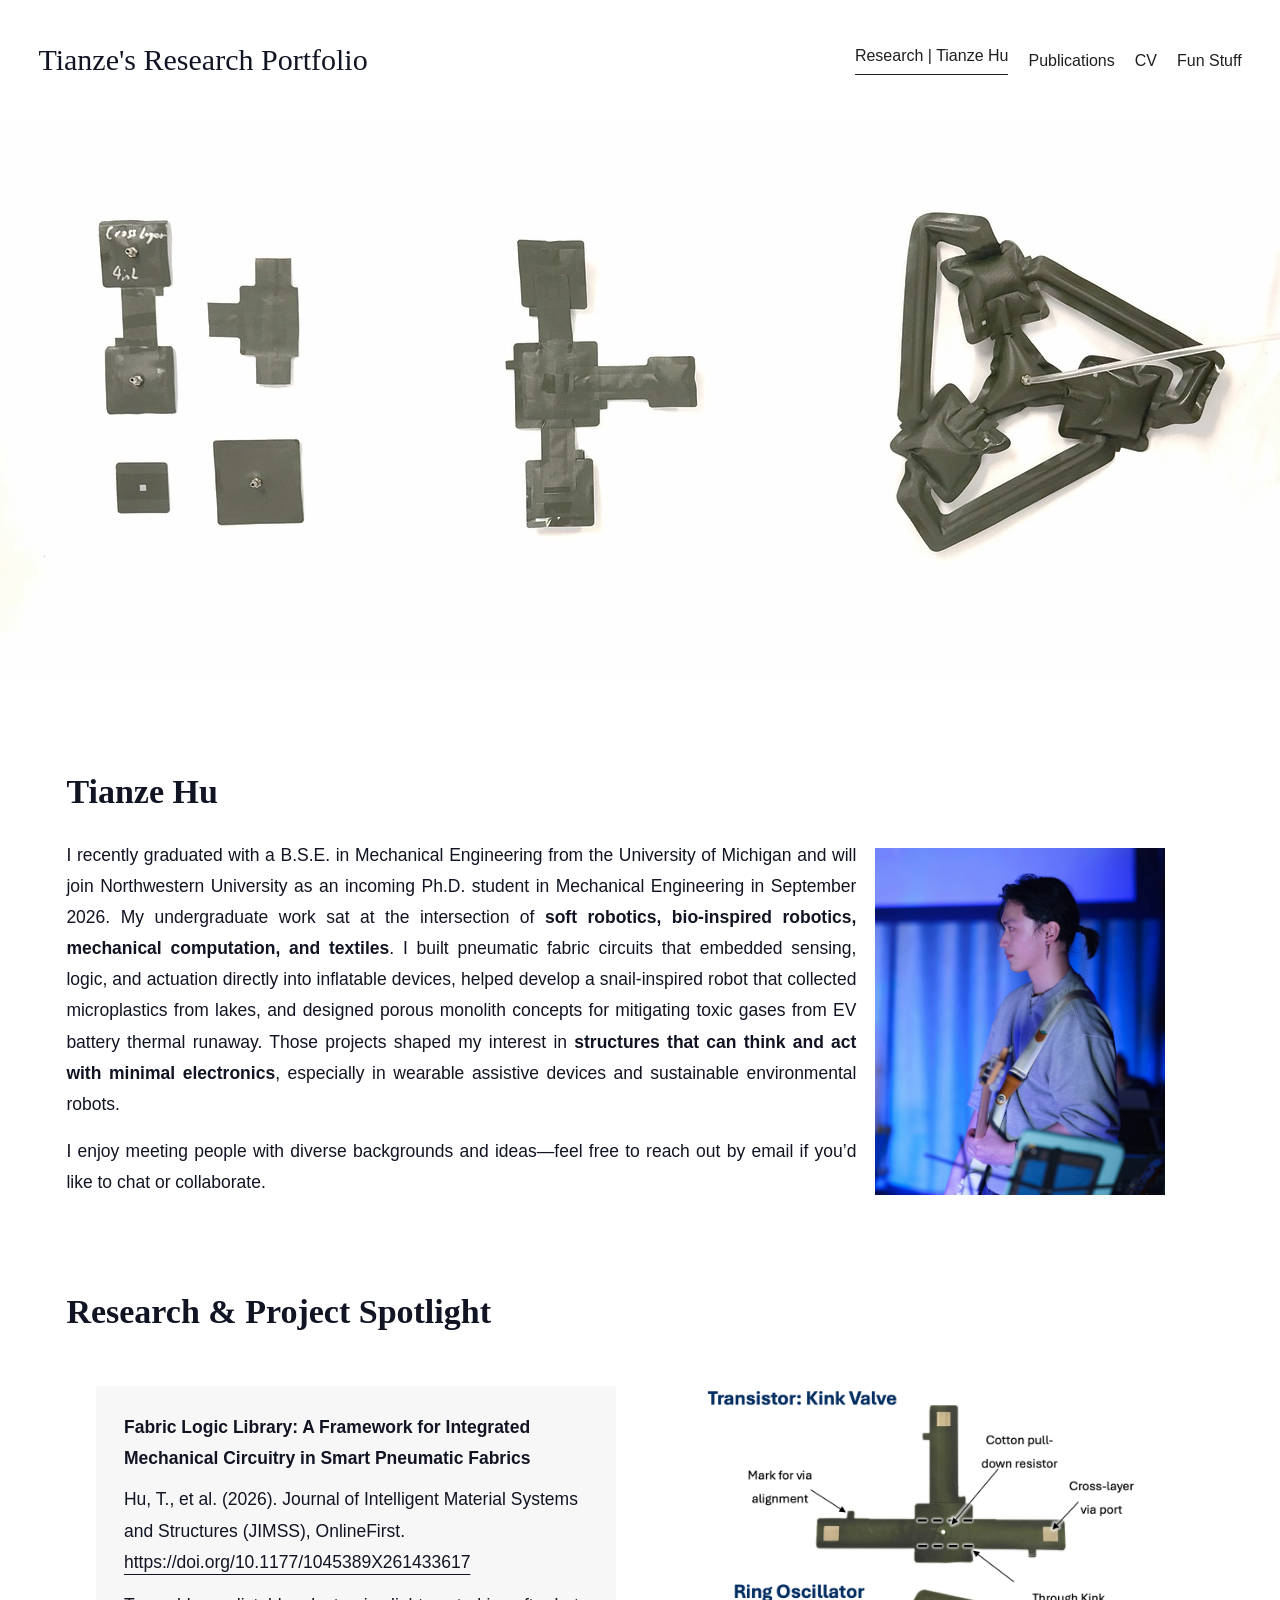
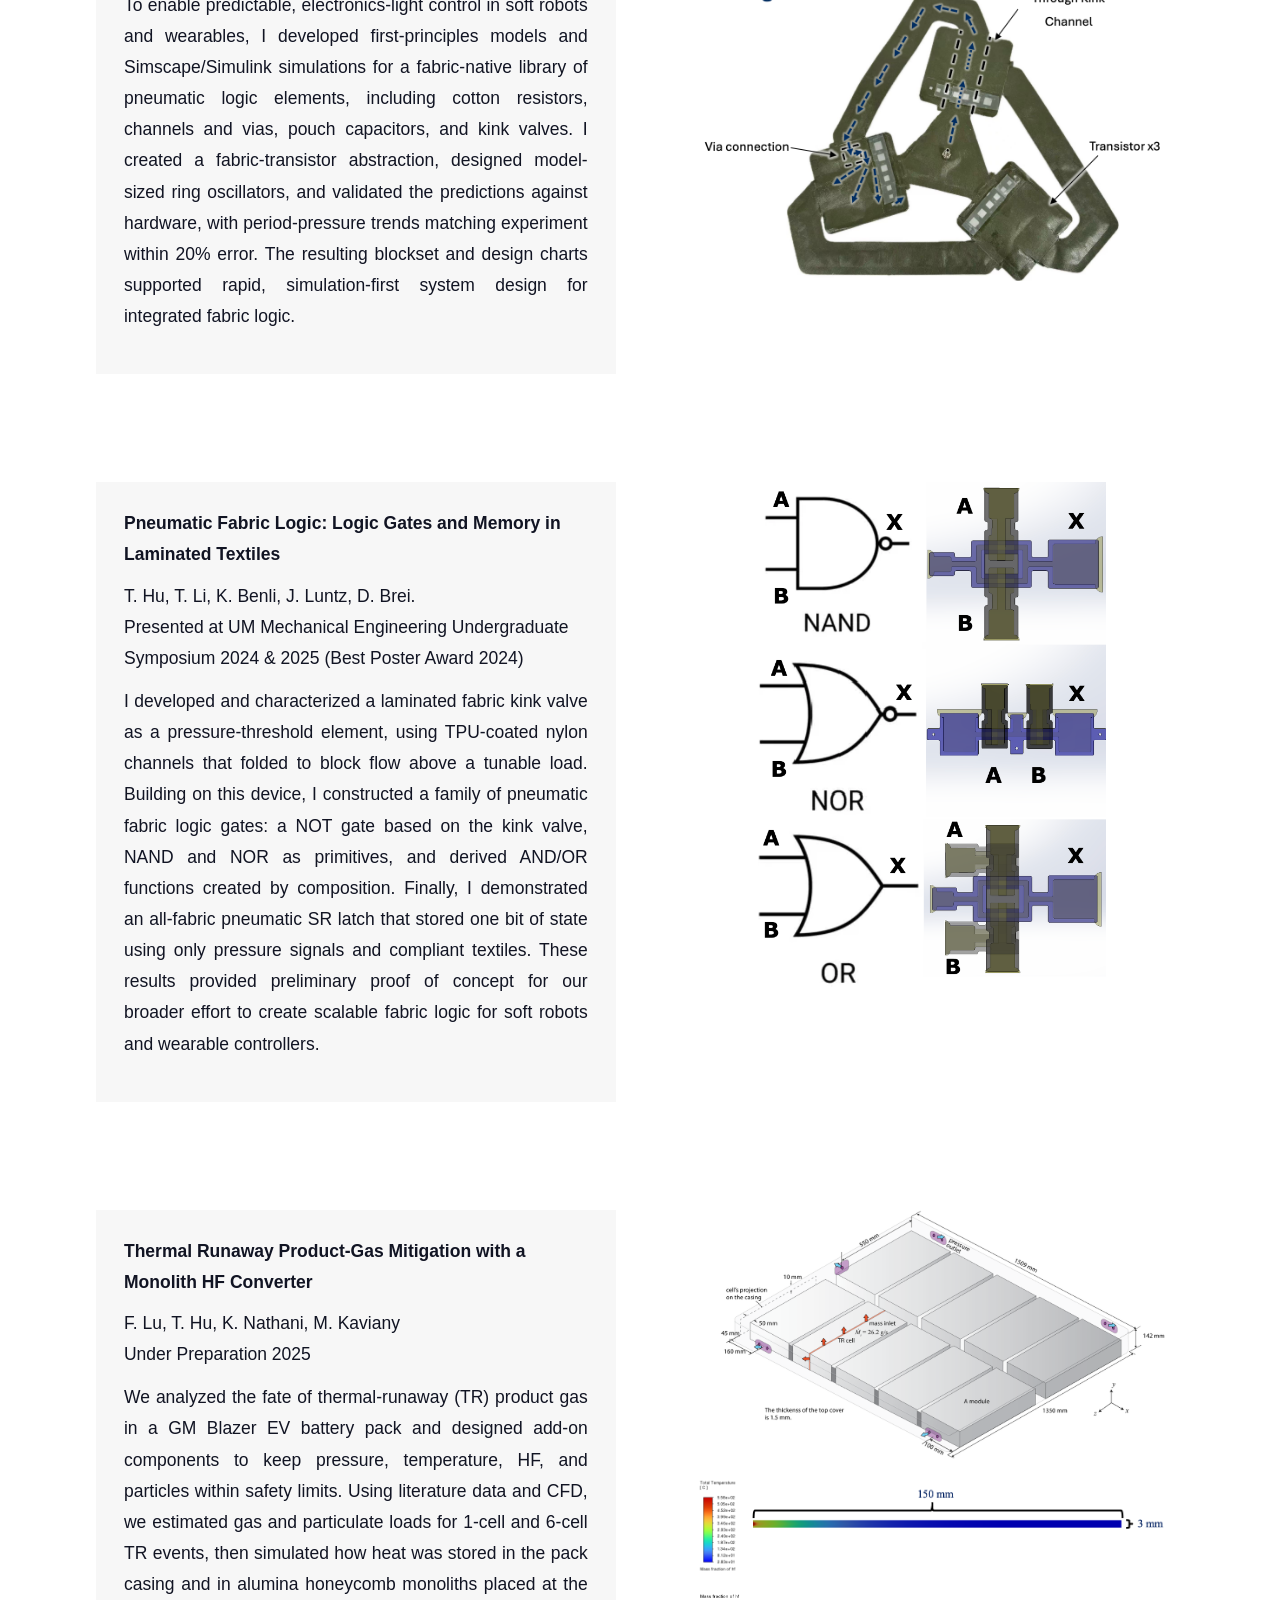
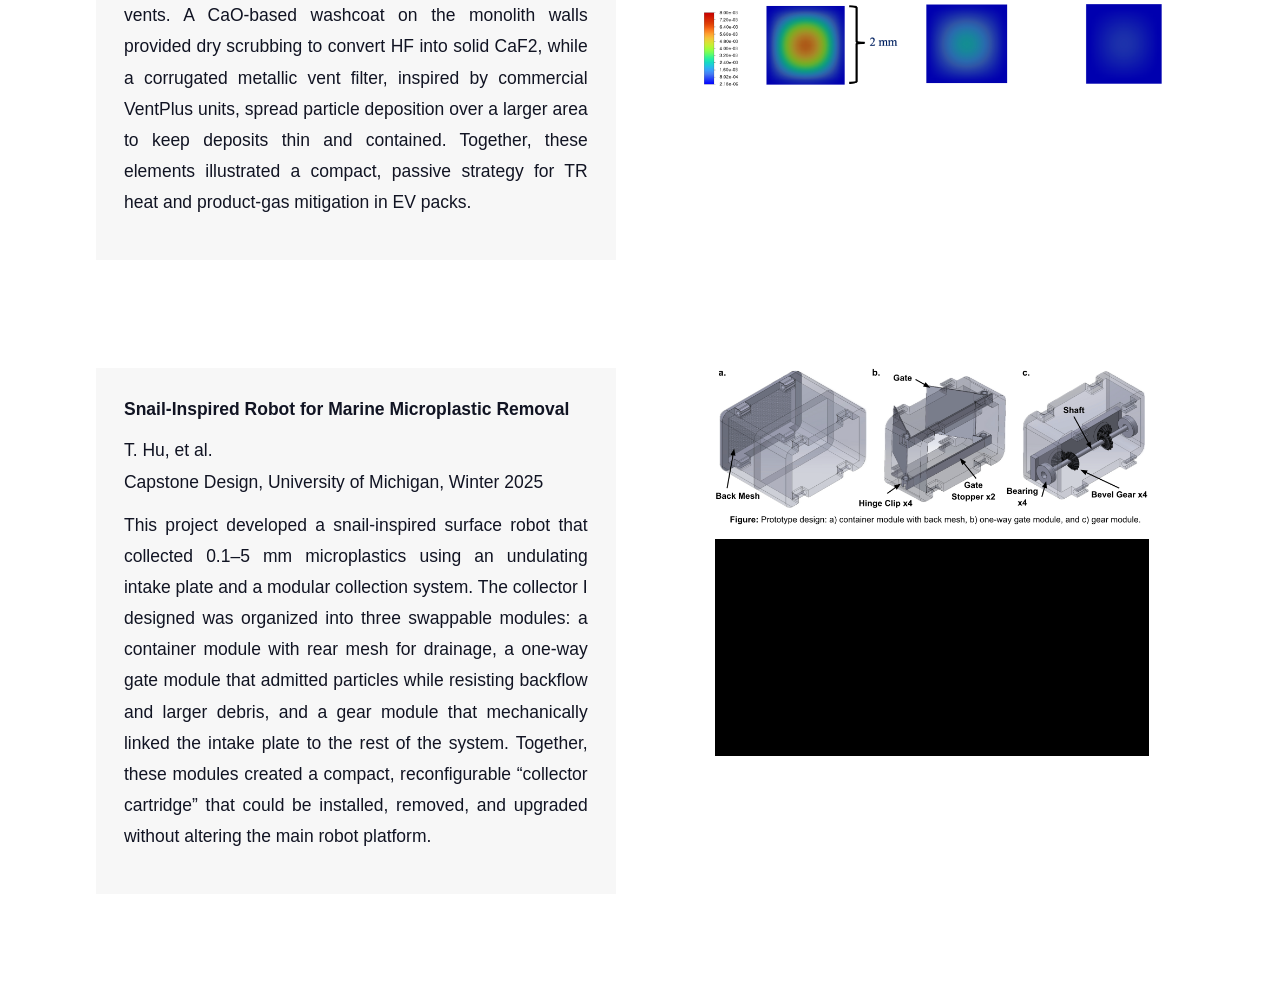
==== commit df08408f: "Use clear homepage video with poster" ====
--- a/index.html
+++ b/index.html
@@ -5,7 +5,7 @@
     <meta name="viewport" content="width=device-width, initial-scale=1">
     <title>Tianze's Research Portfolio</title>
     <meta name="description" content="Research portfolio for Tianze Hu, focused on soft robotics, bio-inspired robotics, mechanical computation, and textiles.">
-    <link rel="icon" type="image/png" href="/assets/images/site-icon.png">
+    <link rel="icon" type="image/png" href="/assets/images/site-icon.png?v=3">
     <link rel="stylesheet" href="styles.css?v=19">
   </head>
   <body>
@@ -23,7 +23,7 @@
 
     <main class="main">
       <section class="hero-video" aria-label="Research portfolio video">
-        <video autoplay muted loop playsinline preload="metadata">
+        <video autoplay muted loop playsinline preload="metadata" poster="assets/video/research-demo-poster.jpg">
           <source src="assets/video/research-demo.m4v" type="video/mp4">
         </video>
       </section>
